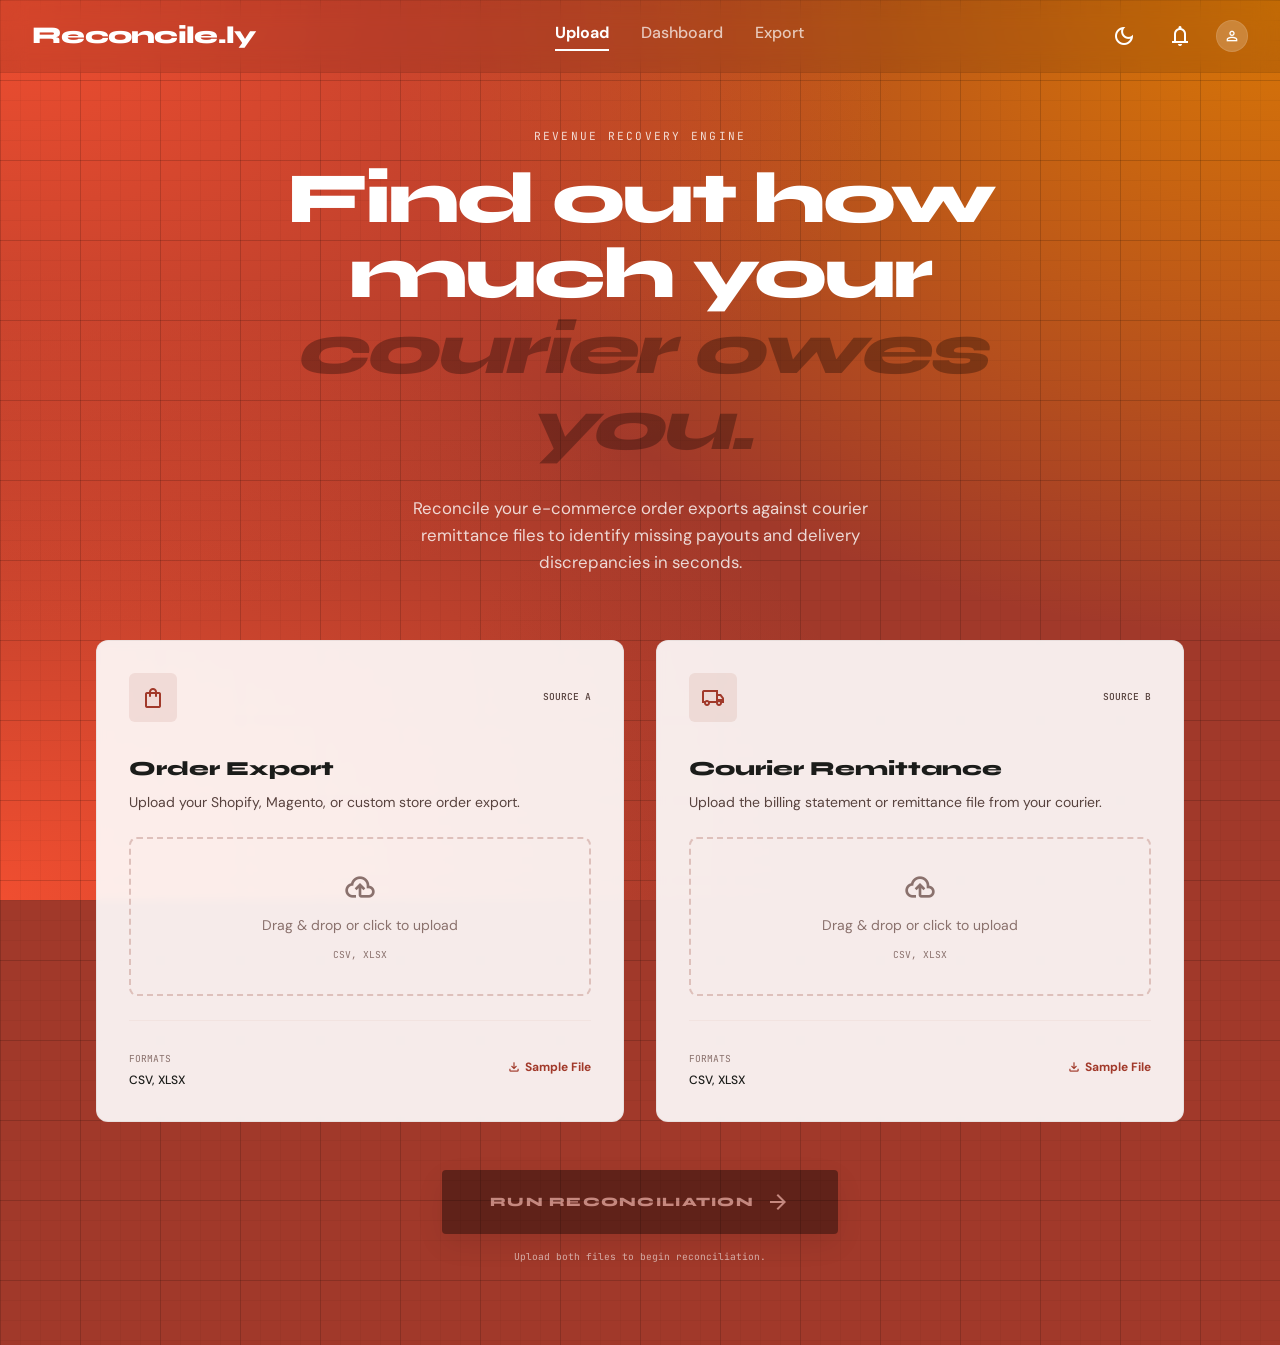
==== index.html @ 57bbd842 "feat: implement core reconciliation dashboard features including data table management, export funct" ====
<!DOCTYPE html>
<html lang="en">
<head>
  <meta charset="utf-8"/>
  <meta content="width=device-width, initial-scale=1.0" name="viewport"/>
  <title>Reconcile.ly — Revenue Recovery</title>
  <meta name="description" content="Reconcile your e-commerce order exports against courier remittance files to identify missing payouts and delivery discrepancies."/>
  <link href="https://fonts.googleapis.com/css2?family=Syne:wght@700;800&family=DM+Sans:ital,wght@0,400;0,500;0,700;1,400&family=JetBrains+Mono:wght@400;500&family=Epilogue:wght@700&family=Plus+Jakarta+Sans:wght@400;500;600&family=Space+Grotesk:wght@400;500&display=swap" rel="stylesheet"/>
  <link href="https://fonts.googleapis.com/css2?family=Material+Symbols+Outlined:wght,FILL@100..700,0..1&display=swap" rel="stylesheet"/>
  <link href="css/styles.css" rel="stylesheet"/>
  <script src="https://cdn.sheetjs.com/xlsx-0.20.0/package/dist/xlsx.full.min.js"></script>
</head>
<body class="terracotta-bg dm-sans" style="color:#fff; min-height:100vh;">
<div class="blueprint-grid" style="min-height:100vh;">

  <!-- Header -->
  <header class="upload-header">
    <div class="syne-bold" style="font-size:1.5rem; letter-spacing:-0.03em; color:#fff;">Reconcile.ly</div>
    <nav style="display:flex; gap:2rem;">
      <a href="index.html" style="color:#fff; font-weight:700; border-bottom:2px solid #fff; padding-bottom:0.25rem;">Upload</a>
      <a href="dashboard.html" style="color:rgba(255,255,255,0.7); font-weight:500; transition:color 0.2s;" onmouseenter="this.style.color='#fff'" onmouseleave="this.style.color='rgba(255,255,255,0.7)'">Dashboard</a>
      <a href="export.html" style="color:rgba(255,255,255,0.7); font-weight:500; transition:color 0.2s;" onmouseenter="this.style.color='#fff'" onmouseleave="this.style.color='rgba(255,255,255,0.7)'">Export</a>
    </nav>
    <div style="display:flex; align-items:center; gap:1rem;">
      <button style="padding:0.5rem; border-radius:50%; color:#fff; transition:background 0.2s;" onmouseenter="this.style.background='rgba(255,255,255,0.1)'" onmouseleave="this.style.background='transparent'">
        <span class="material-symbols-outlined">dark_mode</span>
      </button>
      <button style="padding:0.5rem; border-radius:50%; color:#fff; transition:background 0.2s;" onmouseenter="this.style.background='rgba(255,255,255,0.1)'" onmouseleave="this.style.background='transparent'">
        <span class="material-symbols-outlined">notifications</span>
      </button>
      <div style="width:2rem; height:2rem; border-radius:50%; background:rgba(255,255,255,0.2); border:1px solid rgba(255,255,255,0.1); display:flex; align-items:center; justify-content:center;">
        <span class="material-symbols-outlined" style="font-size:16px;">person</span>
      </div>
    </div>
  </header>

  <!-- Main -->
  <main class="upload-main">
    <!-- Hero -->
    <section style="max-width:56rem; width:100%; text-align:center; margin-bottom:4rem;">
      <div class="jb-mono" style="font-size:0.7rem; text-transform:uppercase; letter-spacing:0.2em; color:rgba(255,255,255,0.8); margin-bottom:1rem;">Revenue Recovery Engine</div>
      <h1 class="syne-bold" style="font-size:clamp(2.5rem,6vw,4.5rem); letter-spacing:-0.04em; line-height:1.05; margin-bottom:2rem;">
        Find out how much your <span style="color:rgba(0,0,0,0.3); font-style:italic;">courier owes you.</span>
      </h1>
      <p style="color:rgba(255,255,255,0.8); max-width:32rem; margin:0 auto; font-size:1.05rem; line-height:1.6;">
        Reconcile your e-commerce order exports against courier remittance files to identify missing payouts and delivery discrepancies in seconds.
      </p>
    </section>

    <!-- Drop Zones -->
    <div style="max-width:68rem; width:100%; display:grid; grid-template-columns:1fr 1fr; gap:2rem; margin-bottom:3rem;">

      <!-- Zone 1: Order Export -->
      <div id="dropzone-order" class="drop-zone" style="color:#1b1c1a;">
        <input type="file" id="file-input-order" accept=".csv,.xlsx,.xls" style="display:none"/>
        <div style="display:flex; justify-content:space-between; align-items:center; margin-bottom:2rem;">
          <div style="padding:0.75rem; background:rgba(161,57,42,0.1); border-radius:0.375rem;">
            <span class="material-symbols-outlined" style="color:#a1392a;">shopping_bag</span>
          </div>
          <span class="jb-mono" style="font-size:0.6rem; color:#57423e; font-weight:500;">SOURCE A</span>
        </div>
        <h3 class="syne-bold" style="font-size:1.25rem; margin-bottom:0.5rem;">Order Export</h3>
        <p style="font-size:0.875rem; color:#57423e; margin-bottom:1.5rem;">Upload your Shopify, Magento, or custom store order export.</p>

        <!-- Empty state (drag area) -->
        <div id="empty-state-order" class="drop-area">
          <span class="material-symbols-outlined" style="font-size:2rem; color:#8a716d;">cloud_upload</span>
          <span style="font-size:0.875rem; color:#8a716d;">Drag & drop or click to upload</span>
          <span class="jb-mono" style="font-size:0.6rem; color:#8a716d;">CSV, XLSX</span>
        </div>

        <!-- Uploaded state -->
        <div id="uploaded-state-order" class="uploaded-state">
          <div style="width:2.5rem; height:2.5rem; border-radius:50%; background:#006c4e; display:flex; align-items:center; justify-content:center; flex-shrink:0;">
            <span class="material-symbols-outlined" style="color:#fff; font-size:1rem; font-variation-settings:'FILL' 1;">check</span>
          </div>
          <div style="flex:1; overflow:hidden;">
            <p id="filename-order" class="jb-mono" style="font-size:0.75rem; font-weight:700; color:#006c4e; white-space:nowrap; overflow:hidden; text-overflow:ellipsis;">—</p>
            <p id="rowcount-order" class="jb-mono" style="font-size:0.6rem; color:rgba(0,113,81,0.6); margin-top:0.25rem;">—</p>
          </div>
          <button id="clear-order" style="color:rgba(0,108,78,0.4); transition:color 0.2s;" onmouseenter="this.style.color='#006c4e'" onmouseleave="this.style.color='rgba(0,108,78,0.4)'">
            <span class="material-symbols-outlined" style="font-size:1.125rem;">close</span>
          </button>
        </div>

        <div style="margin-top:1.5rem; display:flex; justify-content:space-between; align-items:center; padding-top:1.5rem; border-top:1px solid rgba(222,192,187,0.2);">
          <div>
            <span class="jb-mono" style="font-size:0.6rem; text-transform:uppercase; color:#8a716d;">Formats</span>
            <span style="display:block; font-size:0.75rem; font-weight:500; margin-top:0.125rem;">CSV, XLSX</span>
          </div>
          <a id="sample-order" href="#" style="font-size:0.75rem; color:#a1392a; font-weight:700; display:flex; align-items:center; gap:0.25rem; transition:opacity 0.2s;" onmouseenter="this.style.opacity='0.7'" onmouseleave="this.style.opacity='1'">
            <span class="material-symbols-outlined" style="font-size:0.875rem;">download</span>
            Sample File
          </a>
        </div>
      </div>

      <!-- Zone 2: Courier Remittance -->
      <div id="dropzone-remit" class="drop-zone" style="color:#1b1c1a;">
        <input type="file" id="file-input-remit" accept=".csv,.xlsx,.xls" style="display:none"/>
        <div style="display:flex; justify-content:space-between; align-items:center; margin-bottom:2rem;">
          <div style="padding:0.75rem; background:rgba(161,57,42,0.1); border-radius:0.375rem;">
            <span class="material-symbols-outlined" style="color:#a1392a;">local_shipping</span>
          </div>
          <span class="jb-mono" style="font-size:0.6rem; color:#57423e; font-weight:500;">SOURCE B</span>
        </div>
        <h3 class="syne-bold" style="font-size:1.25rem; margin-bottom:0.5rem;">Courier Remittance</h3>
        <p style="font-size:0.875rem; color:#57423e; margin-bottom:1.5rem;">Upload the billing statement or remittance file from your courier.</p>

        <!-- Empty state -->
        <div id="empty-state-remit" class="drop-area">
          <span class="material-symbols-outlined" style="font-size:2rem; color:#8a716d;">cloud_upload</span>
          <span style="font-size:0.875rem; color:#8a716d;">Drag & drop or click to upload</span>
          <span class="jb-mono" style="font-size:0.6rem; color:#8a716d;">CSV, XLSX</span>
        </div>

        <!-- Uploaded state -->
        <div id="uploaded-state-remit" class="uploaded-state">
          <div style="width:2.5rem; height:2.5rem; border-radius:50%; background:#006c4e; display:flex; align-items:center; justify-content:center; flex-shrink:0;">
            <span class="material-symbols-outlined" style="color:#fff; font-size:1rem; font-variation-settings:'FILL' 1;">check</span>
          </div>
          <div style="flex:1; overflow:hidden;">
            <p id="filename-remit" class="jb-mono" style="font-size:0.75rem; font-weight:700; color:#006c4e; white-space:nowrap; overflow:hidden; text-overflow:ellipsis;">—</p>
            <p id="rowcount-remit" class="jb-mono" style="font-size:0.6rem; color:rgba(0,113,81,0.6); margin-top:0.25rem;">—</p>
          </div>
          <button id="clear-remit" style="color:rgba(0,108,78,0.4); transition:color 0.2s;" onmouseenter="this.style.color='#006c4e'" onmouseleave="this.style.color='rgba(0,108,78,0.4)'">
            <span class="material-symbols-outlined" style="font-size:1.125rem;">close</span>
          </button>
        </div>

        <div style="margin-top:1.5rem; display:flex; justify-content:space-between; align-items:center; padding-top:1.5rem; border-top:1px solid rgba(222,192,187,0.2);">
          <div>
            <span class="jb-mono" style="font-size:0.6rem; text-transform:uppercase; color:#8a716d;">Formats</span>
            <span style="display:block; font-size:0.75rem; font-weight:500; margin-top:0.125rem;">CSV, XLSX</span>
          </div>
          <a id="sample-remit" href="#" style="font-size:0.75rem; color:#a1392a; font-weight:700; display:flex; align-items:center; gap:0.25rem; transition:opacity 0.2s;" onmouseenter="this.style.opacity='0.7'" onmouseleave="this.style.opacity='1'">
            <span class="material-symbols-outlined" style="font-size:0.875rem;">download</span>
            Sample File
          </a>
        </div>
      </div>
    </div>

    <!-- CTA -->
    <div style="display:flex; flex-direction:column; align-items:center; gap:1rem;">
      <button id="btn-run-reconciliation" class="btn-run" disabled style="opacity:0.4;">
        <span class="syne-bold" style="font-size:0.8rem; letter-spacing:0.1em; text-transform:uppercase; display:flex; align-items:center; gap:0.75rem;">
          Run reconciliation
          <span class="material-symbols-outlined">arrow_forward</span>
        </span>
      </button>
      <p id="status-text" class="jb-mono" style="font-size:0.6rem; color:rgba(255,255,255,0.6);">Upload both files to begin reconciliation.</p>
    </div>
  </main>

  <!-- Side decoration -->
  <div style="display:none;" class="lg-show">
    <div style="position:fixed; left:2rem; bottom:2rem; display:flex; align-items:center; gap:1rem; transform:rotate(-90deg); transform-origin:left; pointer-events:none;">
      <span class="jb-mono" style="font-size:0.6rem; color:rgba(255,255,255,0.4); text-transform:uppercase; letter-spacing:0.15em;">Archive Ref: REC-2024-10</span>
      <div style="height:1px; width:6rem; background:rgba(255,255,255,0.2);"></div>
    </div>
  </div>
</div>

<script src="js/app.js"></script>
<script src="js/reconcile.js"></script>
<script src="js/upload.js"></script>
</body>
</html>
---- css/styles.css ----
/* ============================================================
   Reconcile.ly — Unified Design System
   Extracted from Stitch "Financial Architect" / "Suede Ledger"
   ============================================================ */

/* ---------- CSS Custom Properties ---------- */
:root {
  --primary: #a1392a;
  --primary-container: #c15140;
  --on-primary: #ffffff;
  --secondary: #006c4e;
  --secondary-container: #82f5c6;
  --on-secondary: #ffffff;
  --tertiary: #815100;
  --tertiary-container: #a36700;
  --error: #ba1a1a;
  --error-container: #ffdad6;
  --surface: #fbf9f5;
  --surface-container-lowest: #ffffff;
  --surface-container-low: #f5f3ef;
  --surface-container: #efeeea;
  --surface-container-high: #eae8e4;
  --surface-container-highest: #e4e2de;
  --on-surface: #1b1c1a;
  --on-surface-variant: #57423e;
  --outline: #8a716d;
  --outline-variant: #dec0bb;
  --inverse-surface: #30312e;
  --primary-fixed: #ffdad4;

  --font-headline: 'Syne', 'Epilogue', sans-serif;
  --font-body: 'DM Sans', 'Plus Jakarta Sans', sans-serif;
  --font-label: 'JetBrains Mono', 'Space Grotesk', monospace;

  --radius-sm: 0.125rem;
  --radius-md: 0.25rem;
  --radius-lg: 0.5rem;
  --radius-xl: 0.75rem;
}

/* ---------- Reset & Base ---------- */
*, *::before, *::after { box-sizing: border-box; margin: 0; padding: 0; }

html { scroll-behavior: smooth; }

body {
  font-family: var(--font-body);
  color: var(--on-surface);
  background: var(--surface);
  line-height: 1.5;
  -webkit-font-smoothing: antialiased;
}

a { text-decoration: none; color: inherit; }
button { cursor: pointer; border: none; background: none; font-family: inherit; }
input, select, textarea { font-family: var(--font-body); }
img { display: block; max-width: 100%; }
::selection { background: var(--primary-fixed); color: var(--primary); }

.material-symbols-outlined {
  font-variation-settings: 'FILL' 0, 'wght' 400, 'GRAD' 0, 'opsz' 24;
  display: inline-block;
  vertical-align: middle;
}

/* ---------- Grid Textures ---------- */
.bg-grid-lines {
  background-size: 40px 40px;
  background-image:
    linear-gradient(to right, rgba(222,192,187,0.15) 1px, transparent 1px),
    linear-gradient(to bottom, rgba(222,192,187,0.15) 1px, transparent 1px);
}

.bg-grid-dots {
  background-image: radial-gradient(circle, rgba(222,192,187,0.25) 1px, transparent 1px);
  background-size: 24px 24px;
}

.blueprint-grid {
  background-image:
    linear-gradient(to right, rgba(0,0,0,0.12) 1px, transparent 1px),
    linear-gradient(to bottom, rgba(0,0,0,0.12) 1px, transparent 1px),
    linear-gradient(to right, rgba(0,0,0,0.04) 1px, transparent 1px),
    linear-gradient(to bottom, rgba(0,0,0,0.04) 1px, transparent 1px);
  background-size: 80px 80px, 80px 80px, 20px 20px, 20px 20px;
}

/* ---------- Terracotta Background ---------- */
.terracotta-bg {
  background-color: #a1392a;
  background-image:
    radial-gradient(at 0% 0%, #f04e30 0px, transparent 50%),
    radial-gradient(at 100% 0%, #d97706 0px, transparent 50%),
    radial-gradient(at 100% 100%, #a1392a 0px, transparent 50%),
    radial-gradient(at 0% 100%, #f04e30 0px, transparent 50%);
  background-attachment: fixed;
}

/* ---------- Utilities ---------- */
.ambient-depth {
  box-shadow: 0px 4px 20px rgba(87,66,62,0.04), 0px 10px 40px rgba(87,66,62,0.06);
}

.glass-card {
  background: rgba(255,255,255,0.8);
  backdrop-filter: blur(12px);
}

.primary-gradient {
  background: linear-gradient(135deg, #a1392a 0%, #c15140 100%);
}

.syne { font-family: var(--font-headline); }
.syne-bold { font-family: var(--font-headline); font-weight: 800; }
.jb-mono { font-family: var(--font-label); }
.dm-sans { font-family: var(--font-body); }

/* ---------- Upload Page ---------- */
.upload-header {
  position: fixed;
  top: 0;
  width: 100%;
  z-index: 50;
  display: flex;
  justify-content: space-between;
  align-items: center;
  padding: 1rem 2rem;
  background: rgba(0,0,0,0.1);
  backdrop-filter: blur(12px);
  border-bottom: 1px solid rgba(0,0,0,0.05);
}

.upload-main {
  position: relative;
  padding-top: 8rem;
  padding-bottom: 5rem;
  padding-left: 1.5rem;
  padding-right: 1.5rem;
  min-height: 100vh;
  display: flex;
  flex-direction: column;
  align-items: center;
  justify-content: center;
}

.drop-zone {
  background: rgba(255,255,255,0.9);
  backdrop-filter: blur(4px);
  padding: 2rem;
  border-radius: var(--radius-xl);
  display: flex;
  flex-direction: column;
  height: 100%;
  border: 1px solid rgba(0,0,0,0.05);
  transition: all 0.3s;
}
.drop-zone:hover { border-color: rgba(0,0,0,0.1); }
.drop-zone.drag-over {
  border-color: var(--primary);
  background: rgba(255,255,255,0.95);
  box-shadow: 0 0 0 3px rgba(161,57,42,0.15);
}

.drop-area {
  cursor: pointer;
  border: 2px dashed var(--outline-variant);
  border-radius: var(--radius-lg);
  padding: 2rem;
  text-align: center;
  transition: all 0.2s;
  flex: 1;
  display: flex;
  flex-direction: column;
  align-items: center;
  justify-content: center;
  gap: 0.75rem;
}
.drop-area:hover { border-color: var(--primary); background: rgba(161,57,42,0.03); }

.uploaded-state {
  display: none;
  background: rgba(0,108,78,0.1);
  border: 1px solid rgba(0,108,78,0.2);
  padding: 1.5rem;
  border-radius: var(--radius-lg);
  align-items: flex-start;
  gap: 1rem;
  margin-top: auto;
}

.btn-run {
  position: relative;
  padding: 1.25rem 3rem;
  background: #000;
  color: #fff;
  border-radius: var(--radius-md);
  overflow: hidden;
  transition: all 0.15s;
  box-shadow: 0 10px 30px rgba(0,0,0,0.2);
}
.btn-run:active { transform: scale(0.95); }
.btn-run:disabled { opacity: 0.4; pointer-events: none; }

/* ---------- Dashboard Layout ---------- */
.dashboard-layout {
  display: flex;
  min-height: 100vh;
}

.sidebar {
  display: flex;
  flex-direction: column;
  width: 16rem;
  padding: 2rem 1.5rem;
  gap: 2rem;
  position: sticky;
  top: 0;
  height: 100vh;
  background: var(--surface);
  flex-shrink: 0;
}

.sidebar-brand {
  font-family: var(--font-headline);
  font-size: 1.5rem;
  font-weight: 800;
  letter-spacing: -0.03em;
  color: var(--primary);
}
.sidebar-subtitle {
  font-family: var(--font-label);
  font-size: 0.6rem;
  text-transform: uppercase;
  letter-spacing: 0.15em;
  color: var(--on-surface-variant);
}

.sidebar-nav { flex: 1; display: flex; flex-direction: column; gap: 0.25rem; }

.nav-item {
  display: flex;
  align-items: center;
  gap: 0.75rem;
  padding: 0.75rem 1rem;
  border-radius: var(--radius-md);
  font-family: var(--font-label);
  font-size: 0.8rem;
  transition: all 0.2s;
  cursor: pointer;
}
.nav-inactive {
  color: #78716c;
}
.nav-inactive:hover {
  color: var(--primary);
  background: #f2efe9;
}
.nav-active {
  color: var(--primary);
  font-weight: 700;
  background: var(--surface);
  box-shadow: inset 0 4px 20px rgba(87,66,62,0.04);
}

.main-content {
  flex: 1;
  display: flex;
  flex-direction: column;
  min-width: 0;
}

.top-bar {
  position: sticky;
  top: 0;
  z-index: 40;
  display: flex;
  justify-content: space-between;
  align-items: center;
  padding: 1rem 2rem;
  background: rgba(251,249,245,0.8);
  backdrop-filter: blur(16px);
}

.search-input {
  background: var(--surface-container-low);
  border: none;
  border-radius: 999px;
  padding: 0.5rem 1rem 0.5rem 2.5rem;
  font-size: 0.875rem;
  width: 16rem;
  outline: none;
  transition: box-shadow 0.2s;
}
.search-input:focus { box-shadow: 0 0 0 2px var(--primary); }

.content-area { padding: 2rem; }

/* ---------- Metric Cards ---------- */
.metrics-grid {
  display: grid;
  grid-template-columns: repeat(3, 1fr);
  gap: 1.5rem;
  margin-bottom: 2rem;
}

.metric-card {
  background: var(--surface-container-lowest);
  padding: 2rem;
  border-radius: var(--radius-xl);
  box-shadow: 0px 4px 20px rgba(87,66,62,0.04), 0px 10px 40px rgba(87,66,62,0.06);
  position: relative;
  overflow: hidden;
}
.metric-card .border-accent {
  position: absolute;
  left: 0;
  top: 0;
  bottom: 0;
  width: 4px;
}

.metric-label {
  font-family: var(--font-label);
  font-size: 0.6rem;
  text-transform: uppercase;
  letter-spacing: 0.15em;
}

.metric-value {
  font-family: var(--font-headline);
  font-size: 2.25rem;
  font-weight: 800;
  letter-spacing: -0.03em;
}

.metric-note {
  font-family: var(--font-label);
  font-size: 0.7rem;
  font-weight: 500;
}

/* ---------- Data Table ---------- */
.table-container {
  background: var(--surface-container-lowest);
  border-radius: var(--radius-xl);
  box-shadow: 0px 4px 20px rgba(87,66,62,0.04), 0px 10px 40px rgba(87,66,62,0.06);
  overflow: hidden;
}

.table-header {
  padding: 1.5rem 2rem;
  border-bottom: 1px solid rgba(222,192,187,0.1);
  display: flex;
  justify-content: space-between;
  align-items: center;
}

.filter-tabs {
  display: flex;
  gap: 0.25rem;
}

.filter-tab {
  font-family: var(--font-label);
  font-size: 0.65rem;
  text-transform: uppercase;
  letter-spacing: 0.06em;
  padding: 0.5rem 1rem;
  border-radius: var(--radius-lg);
  transition: all 0.2s;
  color: var(--on-surface-variant);
  background: var(--surface-container-low);
}
.filter-active {
  background: var(--primary) !important;
  color: var(--on-primary) !important;
}
.filter-inactive:hover { background: var(--surface-container-high); }

.data-table {
  width: 100%;
  text-align: left;
  border-collapse: collapse;
}

.data-table thead tr {
  background: rgba(245,243,239,0.5);
}

.data-table th {
  padding: 1rem 1.5rem;
  font-family: var(--font-label);
  font-size: 0.6rem;
  text-transform: uppercase;
  letter-spacing: 0.12em;
  color: var(--on-surface-variant);
  font-weight: 400;
  white-space: nowrap;
}

.data-table .table-row {
  transition: background 0.15s;
}
.data-table .table-row:hover { background: rgba(245,243,239,0.4); }

.td-awb {
  padding: 1.25rem 1.5rem;
  font-family: var(--font-label);
  font-size: 0.8rem;
  font-weight: 600;
  color: var(--primary);
}

.td-date {
  padding: 1.25rem 1.5rem;
  font-size: 0.875rem;
  color: var(--on-surface-variant);
}

.td-city {
  padding: 1.25rem 1.5rem;
  font-size: 0.875rem;
}

.td-amount {
  padding: 1.25rem 1.5rem;
  font-family: var(--font-label);
  font-size: 0.8rem;
  text-align: right;
}

.td-status {
  padding: 1.25rem 1.5rem;
  text-align: center;
}

.status-pill {
  display: inline-block;
  padding: 0.25rem 0.625rem;
  border-radius: 999px;
  font-family: var(--font-label);
  font-size: 0.6rem;
  text-transform: uppercase;
  font-weight: 700;
  letter-spacing: -0.02em;
}

.table-footer {
  padding: 1rem 2rem;
  background: rgba(245,243,239,0.2);
  display: flex;
  justify-content: space-between;
  align-items: center;
  border-top: 1px solid rgba(222,192,187,0.05);
}

.table-footer-info {
  font-family: var(--font-label);
  font-size: 0.7rem;
  color: var(--on-surface-variant);
  font-style: italic;
}

.pg-btn {
  width: 2rem;
  height: 2rem;
  border-radius: var(--radius-md);
  display: flex;
  align-items: center;
  justify-content: center;
  font-family: var(--font-label);
  font-size: 0.7rem;
  transition: all 0.15s;
  color: var(--on-surface-variant);
}
.pg-btn:hover:not(:disabled) { background: var(--surface-container-low); }
.pg-btn:disabled { opacity: 0.3; cursor: default; }
.pg-active {
  background: var(--primary) !important;
  color: var(--on-primary) !important;
}

#pagination-buttons { display: flex; gap: 0.25rem; }

/* ---------- Detail Panel ---------- */
#detail-backdrop {
  display: none;
  position: fixed;
  inset: 0;
  background: rgba(27,28,26,0.05);
  backdrop-filter: blur(4px);
  z-index: 100;
  opacity: 0;
  transition: opacity 0.3s;
  cursor: pointer;
}
#detail-backdrop.visible { opacity: 1; }

#detail-panel {
  display: none;
  position: fixed;
  right: 0;
  top: 0;
  height: 100vh;
  width: 100%;
  max-width: 42rem;
  background: var(--surface-container-lowest);
  box-shadow: -10px 0 40px rgba(87,66,62,0.1);
  z-index: 110;
  flex-direction: column;
  transform: translateX(100%);
  transition: transform 0.3s cubic-bezier(0.4, 0, 0.2, 1);
}
#detail-panel.visible { transform: translateX(0); }

.panel-header {
  padding: 2rem 2.5rem;
  display: flex;
  justify-content: space-between;
  align-items: center;
  border-bottom: 1px solid rgba(222,192,187,0.2);
}

.panel-content {
  flex: 1;
  overflow-y: auto;
  padding: 2.5rem;
}

.panel-comparison {
  display: grid;
  grid-template-columns: 1fr 1fr;
  gap: 3rem;
  position: relative;
}
.panel-comparison::before {
  content: '';
  position: absolute;
  left: 50%;
  top: 0;
  bottom: 0;
  width: 1px;
  background: rgba(222,192,187,0.1);
  transform: translateX(-50%);
}

.panel-footer {
  padding: 2rem 2.5rem;
  background: var(--surface-container-low);
  border-top: 1px solid rgba(222,192,187,0.1);
  display: flex;
  justify-content: flex-end;
  gap: 1.5rem;
}

.delta-card {
  padding: 2rem;
  background: rgba(255,218,214,0.3);
  border-left: 4px solid var(--primary);
  border-radius: 0 var(--radius-xl) var(--radius-xl) 0;
}

.field-label {
  font-family: var(--font-label);
  font-size: 0.6rem;
  text-transform: uppercase;
  letter-spacing: 0.15em;
  color: rgba(87,66,62,0.5);
  margin-bottom: 0.25rem;
}

.field-value {
  font-family: var(--font-label);
  font-size: 1rem;
  font-weight: 700;
}

/* ---------- Buttons ---------- */
.btn-primary {
  padding: 0.75rem 1.5rem;
  background: linear-gradient(135deg, var(--primary), var(--primary-container));
  color: var(--on-primary);
  border-radius: var(--radius-lg);
  font-family: var(--font-headline);
  font-weight: 700;
  font-size: 0.7rem;
  text-transform: uppercase;
  letter-spacing: 0.1em;
  transition: all 0.15s;
}
.btn-primary:active { transform: scale(0.95); }

.btn-primary-sm {
  padding: 0.625rem 1.25rem;
  background: linear-gradient(135deg, var(--primary), var(--primary-container));
  color: var(--on-primary);
  border-radius: var(--radius-lg);
  font-family: var(--font-headline);
  font-weight: 700;
  font-size: 0.65rem;
  text-transform: uppercase;
  letter-spacing: 0.1em;
  transition: all 0.15s;
  box-shadow: 0 6px 20px rgba(161,57,42,0.2);
  cursor: pointer;
  border: none;
}
.btn-primary-sm:hover { transform: scale(1.02); }
.btn-primary-sm:active { transform: scale(0.95); }

.btn-secondary {
  padding: 0.5rem 1rem;
  background: var(--surface-container-low);
  color: var(--primary);
  border-radius: var(--radius-lg);
  font-family: var(--font-label);
  font-size: 0.65rem;
  text-transform: uppercase;
  letter-spacing: 0.06em;
  font-weight: 700;
  transition: all 0.15s;
}
.btn-secondary:hover { background: var(--surface-container-highest); }

.btn-ghost {
  font-family: var(--font-label);
  font-size: 0.65rem;
  text-transform: uppercase;
  letter-spacing: 0.15em;
  color: var(--on-surface-variant);
  font-weight: 500;
  transition: color 0.15s;
}
.btn-ghost:hover { color: var(--primary); }

/* ---------- Export Page ---------- */
.export-main {
  position: relative;
  padding-top: 8rem;
  padding-bottom: 5rem;
  min-height: 100vh;
  display: flex;
  flex-direction: column;
  align-items: center;
  justify-content: center;
  overflow: hidden;
}

.export-badge {
  display: inline-flex;
  align-items: center;
  gap: 0.5rem;
  padding: 0.375rem 1rem;
  border-radius: 999px;
  background: rgba(133,248,201,0.2);
  color: var(--secondary);
  font-family: var(--font-label);
  font-size: 0.65rem;
  text-transform: uppercase;
  letter-spacing: 0.12em;
  margin-bottom: 1.5rem;
}

.export-headline {
  font-family: var(--font-headline);
  font-size: clamp(3rem, 8vw, 5.5rem);
  font-weight: 800;
  letter-spacing: -0.04em;
  line-height: 0.9;
  margin-bottom: 3rem;
  text-align: center;
}

.export-stats {
  display: grid;
  grid-template-columns: repeat(3, 1fr);
  gap: 2rem;
  margin-bottom: 4rem;
  width: 100%;
  max-width: 48rem;
  text-align: left;
}

.export-stat {
  border-left: 2px solid rgba(222,192,187,0.3);
  padding-left: 1.5rem;
  padding-top: 1rem;
  padding-bottom: 1rem;
  transition: border-color 0.3s;
}
.export-stat:hover { border-color: var(--primary); }

.export-stat-label {
  font-size: 0.8rem;
  color: var(--on-surface-variant);
  text-transform: uppercase;
  letter-spacing: 0.06em;
  margin-bottom: 0.25rem;
}

.export-stat-value {
  font-family: var(--font-headline);
  font-size: 2.75rem;
  font-weight: 700;
}

.export-stat-tag {
  font-family: var(--font-label);
  font-size: 0.6rem;
  text-transform: uppercase;
}

.btn-download {
  width: 100%;
  max-width: 28rem;
  padding: 1.25rem 2rem;
  background: linear-gradient(135deg, var(--primary), var(--primary-container));
  color: var(--on-primary);
  font-family: var(--font-headline);
  font-size: 0.8rem;
  font-weight: 700;
  text-transform: uppercase;
  letter-spacing: 0.1em;
  border-radius: var(--radius-md);
  box-shadow: 0 12px 32px rgba(161,57,42,0.2);
  display: flex;
  align-items: center;
  justify-content: center;
  gap: 0.75rem;
  transition: all 0.2s;
}
.btn-download:hover { transform: scale(1.02); }
.btn-download:active { transform: scale(0.95); }

.link-new {
  color: var(--on-surface-variant);
  font-size: 0.875rem;
  font-weight: 500;
  display: flex;
  align-items: center;
  gap: 0.5rem;
  margin-top: 2rem;
  transition: color 0.2s;
}
.link-new:hover { color: var(--primary); }

/* ---------- Empty State ---------- */
.empty-dashboard {
  display: none;
  flex-direction: column;
  align-items: center;
  justify-content: center;
  padding: 6rem 2rem;
  text-align: center;
  gap: 1rem;
}

/* ---------- Responsive ---------- */
@media (max-width: 768px) {
  .metrics-grid { grid-template-columns: 1fr; }
  .sidebar { display: none; }
  .panel-comparison { grid-template-columns: 1fr; }
  #detail-panel { max-width: 100%; }
  .export-stats { grid-template-columns: 1fr; }
  .data-table { font-size: 0.75rem; }
  .data-table th, .td-awb, .td-date, .td-city, .td-amount, .td-status { padding: 0.75rem 0.75rem; }
}

/* ---------- Divider line between table rows ---------- */
.data-table tbody tr + tr { border-top: 1px solid rgba(222,192,187,0.1); }
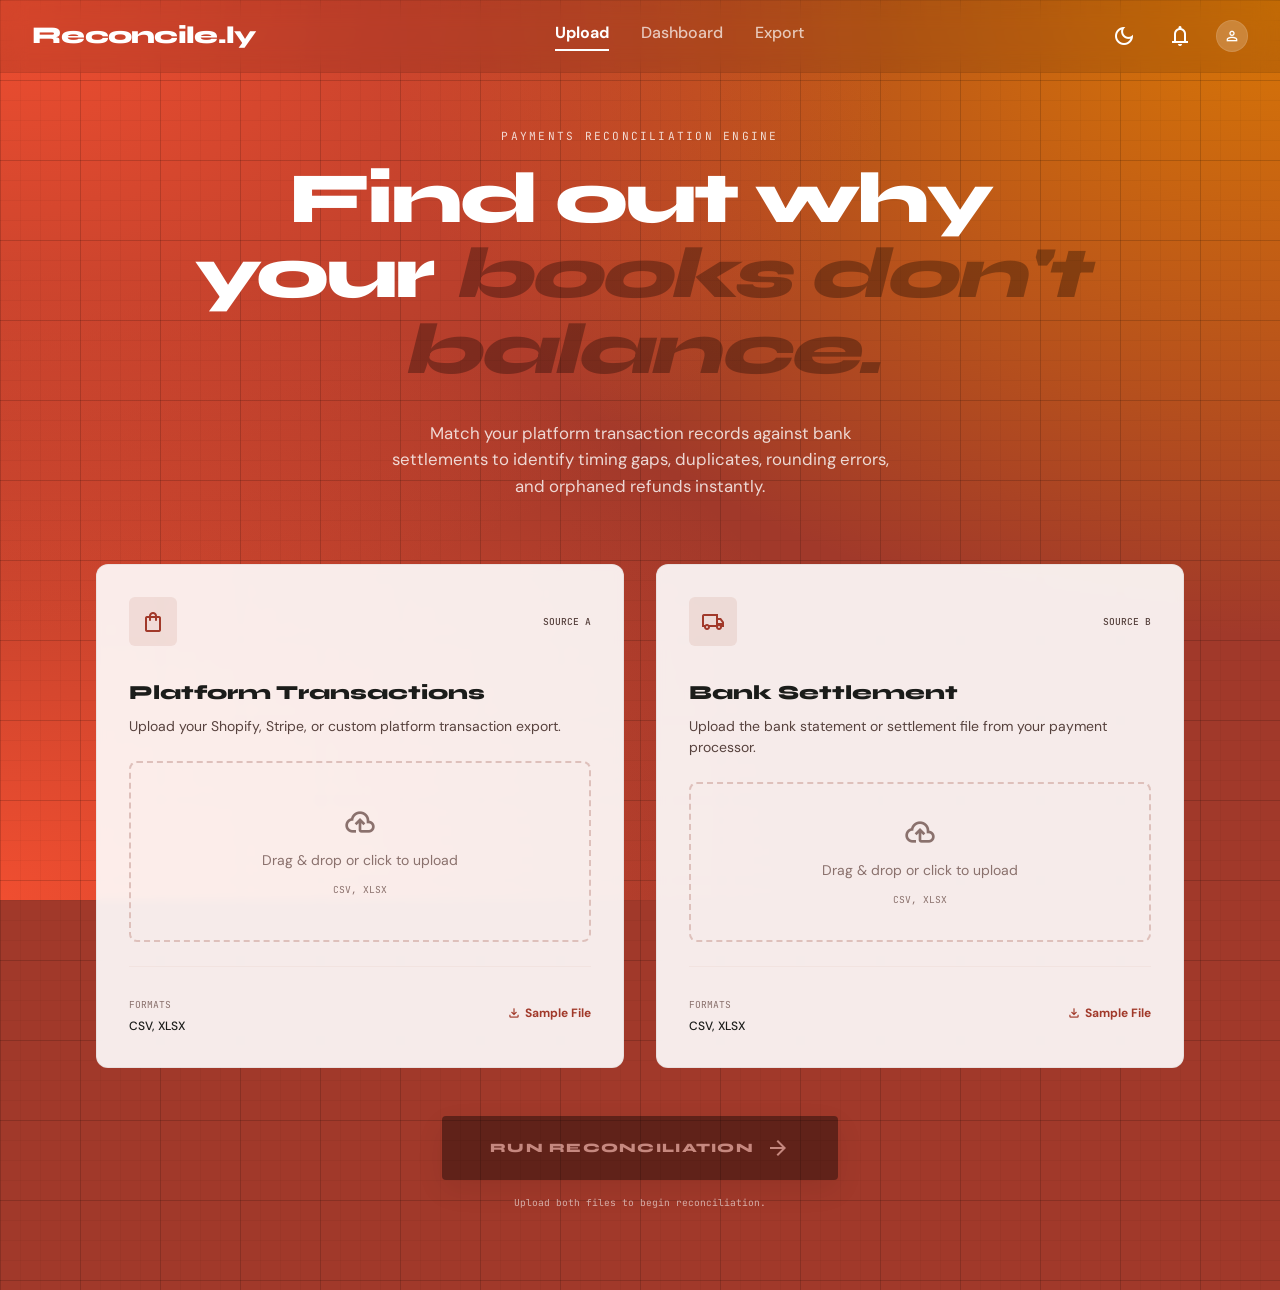
==== commit 679969b5: "feat: implement core application modules and rename export statistics labels" ====
--- a/index.html
+++ b/index.html
@@ -4,11 +4,13 @@
   <meta charset="utf-8"/>
   <meta content="width=device-width, initial-scale=1.0" name="viewport"/>
   <title>Reconcile.ly — Revenue Recovery</title>
-  <meta name="description" content="Reconcile your e-commerce order exports against courier remittance files to identify missing payouts and delivery discrepancies."/>
+  <meta name="description" content="Reconcile your platform transactions against bank settlement files to identify timing gaps, duplicates, and rounding discrepancies."/>
   <link href="https://fonts.googleapis.com/css2?family=Syne:wght@700;800&family=DM+Sans:ital,wght@0,400;0,500;0,700;1,400&family=JetBrains+Mono:wght@400;500&family=Epilogue:wght@700&family=Plus+Jakarta+Sans:wght@400;500;600&family=Space+Grotesk:wght@400;500&display=swap" rel="stylesheet"/>
   <link href="https://fonts.googleapis.com/css2?family=Material+Symbols+Outlined:wght,FILL@100..700,0..1&display=swap" rel="stylesheet"/>
   <link href="css/styles.css" rel="stylesheet"/>
+  <link href="https://cdn.sheetjs.com/xlsx-0.20.0/package/dist/xlsx.full.min.js" rel="preload" as="script"/>
   <script src="https://cdn.sheetjs.com/xlsx-0.20.0/package/dist/xlsx.full.min.js"></script>
+  <link rel="icon" type="image/png" href="screen.png">
 </head>
 <body class="terracotta-bg dm-sans" style="color:#fff; min-height:100vh;">
 <div class="blueprint-grid" style="min-height:100vh;">
@@ -38,19 +40,19 @@
   <main class="upload-main">
     <!-- Hero -->
     <section style="max-width:56rem; width:100%; text-align:center; margin-bottom:4rem;">
-      <div class="jb-mono" style="font-size:0.7rem; text-transform:uppercase; letter-spacing:0.2em; color:rgba(255,255,255,0.8); margin-bottom:1rem;">Revenue Recovery Engine</div>
+      <div class="jb-mono" style="font-size:0.7rem; text-transform:uppercase; letter-spacing:0.2em; color:rgba(255,255,255,0.8); margin-bottom:1rem;">Payments Reconciliation Engine</div>
       <h1 class="syne-bold" style="font-size:clamp(2.5rem,6vw,4.5rem); letter-spacing:-0.04em; line-height:1.05; margin-bottom:2rem;">
-        Find out how much your <span style="color:rgba(0,0,0,0.3); font-style:italic;">courier owes you.</span>
+        Find out why your <span style="color:rgba(0,0,0,0.3); font-style:italic;">books don't balance.</span>
       </h1>
       <p style="color:rgba(255,255,255,0.8); max-width:32rem; margin:0 auto; font-size:1.05rem; line-height:1.6;">
-        Reconcile your e-commerce order exports against courier remittance files to identify missing payouts and delivery discrepancies in seconds.
+        Match your platform transaction records against bank settlements to identify timing gaps, duplicates, rounding errors, and orphaned refunds instantly.
       </p>
     </section>
 
     <!-- Drop Zones -->
     <div style="max-width:68rem; width:100%; display:grid; grid-template-columns:1fr 1fr; gap:2rem; margin-bottom:3rem;">
 
-      <!-- Zone 1: Order Export -->
+      <!-- Zone 1: Platform Transactions -->
       <div id="dropzone-order" class="drop-zone" style="color:#1b1c1a;">
         <input type="file" id="file-input-order" accept=".csv,.xlsx,.xls" style="display:none"/>
         <div style="display:flex; justify-content:space-between; align-items:center; margin-bottom:2rem;">
@@ -59,8 +61,8 @@
           </div>
           <span class="jb-mono" style="font-size:0.6rem; color:#57423e; font-weight:500;">SOURCE A</span>
         </div>
-        <h3 class="syne-bold" style="font-size:1.25rem; margin-bottom:0.5rem;">Order Export</h3>
-        <p style="font-size:0.875rem; color:#57423e; margin-bottom:1.5rem;">Upload your Shopify, Magento, or custom store order export.</p>
+        <h3 class="syne-bold" style="font-size:1.25rem; margin-bottom:0.5rem;">Platform Transactions</h3>
+        <p style="font-size:0.875rem; color:#57423e; margin-bottom:1.5rem;">Upload your Shopify, Stripe, or custom platform transaction export.</p>
 
         <!-- Empty state (drag area) -->
         <div id="empty-state-order" class="drop-area">
@@ -95,7 +97,7 @@
         </div>
       </div>
 
-      <!-- Zone 2: Courier Remittance -->
+      <!-- Zone 2: Bank Settlement -->
       <div id="dropzone-remit" class="drop-zone" style="color:#1b1c1a;">
         <input type="file" id="file-input-remit" accept=".csv,.xlsx,.xls" style="display:none"/>
         <div style="display:flex; justify-content:space-between; align-items:center; margin-bottom:2rem;">
@@ -104,8 +106,8 @@
           </div>
           <span class="jb-mono" style="font-size:0.6rem; color:#57423e; font-weight:500;">SOURCE B</span>
         </div>
-        <h3 class="syne-bold" style="font-size:1.25rem; margin-bottom:0.5rem;">Courier Remittance</h3>
-        <p style="font-size:0.875rem; color:#57423e; margin-bottom:1.5rem;">Upload the billing statement or remittance file from your courier.</p>
+        <h3 class="syne-bold" style="font-size:1.25rem; margin-bottom:0.5rem;">Bank Settlement</h3>
+        <p style="font-size:0.875rem; color:#57423e; margin-bottom:1.5rem;">Upload the bank statement or settlement file from your payment processor.</p>
 
         <!-- Empty state -->
         <div id="empty-state-remit" class="drop-area">
@@ -137,6 +139,66 @@
             <span class="material-symbols-outlined" style="font-size:0.875rem;">download</span>
             Sample File
           </a>
+        </div>
+      </div>
+    </div>
+
+    <!-- Currency Detection Banners (shown dynamically by JS) -->
+    <!-- Mismatch Warning -->
+    <div id="currency-mismatch-banner" style="display:none; max-width:68rem; width:100%; margin-bottom:1.5rem; padding:1.25rem 1.5rem; border-radius:var(--radius-lg,0.5rem); background:rgba(161,57,42,0.12); border:1px solid rgba(161,57,42,0.25); backdrop-filter:blur(4px);">
+      <div style="display:flex; align-items:flex-start; gap:1rem;">
+        <div style="padding:0.5rem; background:rgba(161,57,42,0.15); border-radius:50%; flex-shrink:0;">
+          <span class="material-symbols-outlined" style="color:#a1392a; font-size:1.25rem;">currency_exchange</span>
+        </div>
+        <div style="flex:1;">
+          <p class="syne-bold" style="font-size:0.85rem; color:#a1392a; margin-bottom:0.375rem;">Currency Mismatch Detected</p>
+          <p id="currency-mismatch-text" style="font-size:0.8rem; color:#5c2e24; line-height:1.5;">
+            Order export appears to be in <strong id="currency-order-label">USD</strong> and remittance file in <strong id="currency-remit-label">INR</strong>.
+            Set a conversion rate below before running reconciliation.
+          </p>
+        </div>
+      </div>
+    </div>
+
+    <!-- Undetected Notice -->
+    <div id="currency-undetected-banner" style="display:none; max-width:68rem; width:100%; margin-bottom:1.5rem; padding:1rem 1.5rem; border-radius:var(--radius-lg,0.5rem); background:rgba(138,113,109,0.08); border:1px solid rgba(138,113,109,0.15);">
+      <div style="display:flex; align-items:center; gap:0.75rem;">
+        <span class="material-symbols-outlined" style="color:#8a716d; font-size:1.125rem;">info</span>
+        <p style="font-size:0.8rem; color:#8a716d; line-height:1.5;">
+          Currency not detected — assuming both files use the same currency. Set a conversion rate manually if needed.
+        </p>
+      </div>
+    </div>
+
+    <!-- Currency & Conversion Settings (always visible once any file is uploaded) -->
+    <div id="currency-settings" style="display:none; max-width:68rem; width:100%; margin-bottom:2rem;">
+      <div style="background:rgba(255,255,255,0.9); backdrop-filter:blur(4px); border-radius:var(--radius-xl,0.75rem); padding:1.5rem 2rem; border:1px solid rgba(0,0,0,0.05);">
+        <div style="display:flex; align-items:center; gap:0.75rem; margin-bottom:1.25rem;">
+          <span class="material-symbols-outlined" style="color:#a1392a; font-size:1.125rem;">tune</span>
+          <span class="syne-bold" style="font-size:0.9rem; color:#1b1c1a;">Currency & Conversion</span>
+        </div>
+        <div style="display:grid; grid-template-columns:1fr 1fr; gap:1.5rem;">
+          <!-- Display Currency -->
+          <div>
+            <label style="display:block; font-family:'JetBrains Mono',monospace; font-size:0.6rem; text-transform:uppercase; letter-spacing:0.12em; color:#8a716d; margin-bottom:0.5rem;">Dashboard Display Currency</label>
+            <select id="select-display-currency" style="width:100%; padding:0.75rem 1rem; border:1px solid rgba(222,192,187,0.3); border-radius:var(--radius-md,0.25rem); background:#fff; font-family:'DM Sans',sans-serif; font-size:0.875rem; outline:none; color:#1b1c1a; transition:border-color 0.2s;" onfocus="this.style.borderColor='#a1392a'" onblur="this.style.borderColor='rgba(222,192,187,0.3)'">
+              <option value="USD">$ — US Dollar (USD)</option>
+              <option value="INR">₹ — Indian Rupee (INR)</option>
+              <option value="EUR">€ — Euro (EUR)</option>
+              <option value="GBP">£ — British Pound (GBP)</option>
+            </select>
+          </div>
+          <!-- Conversion Rate -->
+          <div>
+            <label style="display:block; font-family:'JetBrains Mono',monospace; font-size:0.6rem; text-transform:uppercase; letter-spacing:0.12em; color:#8a716d; margin-bottom:0.5rem;">Order Amount Multiplier</label>
+            <div style="position:relative;">
+              <input id="input-conversion-rate" type="number" step="0.01" min="0.01" value="1.00" style="width:100%; padding:0.75rem 1rem; padding-right:3rem; border:1px solid rgba(222,192,187,0.3); border-radius:var(--radius-md,0.25rem); background:#fff; font-family:'JetBrains Mono',monospace; font-size:0.875rem; outline:none; color:#1b1c1a; transition:border-color 0.2s;" onfocus="this.style.borderColor='#a1392a'" onblur="this.style.borderColor='rgba(222,192,187,0.3)'"/>
+              <span style="position:absolute; right:1rem; top:50%; transform:translateY(-50%); font-family:'JetBrains Mono',monospace; font-size:0.65rem; color:#8a716d;">×</span>
+            </div>
+            <p style="font-size:0.65rem; color:#8a716d; margin-top:0.375rem; line-height:1.4;">
+              Set to <strong>1.0</strong> if both files are in the same currency. Use an FX rate (e.g. <strong>83.5</strong>) if the order file is in a different currency than the remittance.
+            </p>
+          </div>
         </div>
       </div>
     </div>
--- a/css/styles.css
+++ b/css/styles.css
@@ -768,3 +768,245 @@
 
 /* ---------- Divider line between table rows ---------- */
 .data-table tbody tr + tr { border-top: 1px solid rgba(222,192,187,0.1); }
+
+/* ---------- Claims Modal ---------- */
+.claim-modal-backdrop {
+  position: fixed;
+  inset: 0;
+  background: rgba(27,28,26,0.4);
+  backdrop-filter: blur(8px);
+  z-index: 200;
+  display: flex;
+  align-items: center;
+  justify-content: center;
+  opacity: 0;
+  transition: opacity 0.3s ease;
+}
+.claim-modal-backdrop.visible { opacity: 1; }
+
+.claim-modal {
+  width: 95%;
+  max-width: 38rem;
+  max-height: 90vh;
+  background: var(--surface-container-lowest);
+  border-radius: var(--radius-xl);
+  box-shadow: 0 24px 80px rgba(87,66,62,0.18), 0 8px 32px rgba(87,66,62,0.1);
+  display: flex;
+  flex-direction: column;
+  overflow: hidden;
+  transform: translateY(20px) scale(0.97);
+  transition: transform 0.3s cubic-bezier(0.4,0,0.2,1);
+}
+.claim-modal-backdrop.visible .claim-modal {
+  transform: translateY(0) scale(1);
+}
+
+.claim-modal-header {
+  padding: 1.5rem 2rem;
+  display: flex;
+  justify-content: space-between;
+  align-items: center;
+  border-bottom: 3px solid #a1392a;
+  background: linear-gradient(135deg, rgba(161,57,42,0.04), rgba(193,81,64,0.02));
+}
+
+.claim-modal-body {
+  flex: 1;
+  overflow-y: auto;
+  padding: 1.5rem 2rem;
+  display: flex;
+  flex-direction: column;
+  gap: 1.25rem;
+}
+
+.claim-modal-footer {
+  padding: 1.25rem 2rem;
+  border-top: 1px solid rgba(222,192,187,0.15);
+  display: flex;
+  gap: 0.75rem;
+  background: var(--surface-container-low);
+}
+
+.claim-field-label {
+  font-family: var(--font-label);
+  font-size: 0.6rem;
+  text-transform: uppercase;
+  letter-spacing: 0.12em;
+  color: var(--on-surface-variant);
+  display: block;
+  margin-bottom: 0.375rem;
+  font-weight: 600;
+}
+
+.claim-input {
+  width: 100%;
+  background: var(--surface-container-low);
+  border: 1px solid rgba(222,192,187,0.2);
+  border-radius: var(--radius-md);
+  padding: 0.625rem 0.875rem;
+  font-family: var(--font-body);
+  font-size: 0.875rem;
+  color: var(--on-surface);
+  outline: none;
+  transition: border-color 0.2s, box-shadow 0.2s;
+}
+.claim-input:focus {
+  border-color: var(--primary);
+  box-shadow: 0 0 0 2px rgba(161,57,42,0.12);
+}
+
+.claim-textarea {
+  min-height: 14rem;
+  resize: vertical;
+  line-height: 1.6;
+  font-size: 0.8rem;
+}
+
+select.claim-input {
+  cursor: pointer;
+  appearance: auto;
+}
+
+/* ---------- Coral / Terracotta Buttons ---------- */
+.btn-coral {
+  display: inline-flex;
+  align-items: center;
+  gap: 0.5rem;
+  padding: 0.75rem 1.5rem;
+  background: linear-gradient(135deg, #a1392a, #c15140);
+  color: #fff;
+  border: none;
+  border-radius: var(--radius-lg);
+  font-family: var(--font-headline);
+  font-weight: 700;
+  font-size: 0.7rem;
+  text-transform: uppercase;
+  letter-spacing: 0.08em;
+  cursor: pointer;
+  transition: all 0.2s;
+  box-shadow: 0 4px 16px rgba(161,57,42,0.2);
+  flex: 1;
+  justify-content: center;
+}
+.btn-coral:hover { transform: translateY(-1px); box-shadow: 0 6px 24px rgba(161,57,42,0.3); }
+.btn-coral:active { transform: scale(0.97); }
+
+.btn-coral-outline {
+  background: transparent;
+  color: #a1392a;
+  border: 1.5px solid #a1392a;
+  box-shadow: none;
+}
+.btn-coral-outline:hover {
+  background: rgba(161,57,42,0.06);
+  box-shadow: none;
+}
+
+/* ---------- Recovery Potential Banner ---------- */
+.recovery-banner {
+  background: linear-gradient(135deg, #a1392a 0%, #c15140 40%, #d97706 100%);
+  border-radius: var(--radius-xl);
+  padding: 2rem 2.5rem;
+  display: flex;
+  justify-content: space-between;
+  align-items: center;
+  margin-bottom: 2rem;
+  position: relative;
+  overflow: hidden;
+  box-shadow: 0 8px 32px rgba(161,57,42,0.2), 0 2px 8px rgba(161,57,42,0.1);
+}
+.recovery-banner::before {
+  content: '';
+  position: absolute;
+  top: -50%;
+  right: -10%;
+  width: 40%;
+  height: 200%;
+  background: radial-gradient(ellipse, rgba(255,255,255,0.08) 0%, transparent 70%);
+  pointer-events: none;
+}
+.recovery-banner-text {
+  color: #fff;
+}
+.recovery-banner-label {
+  font-family: var(--font-label);
+  font-size: 0.65rem;
+  text-transform: uppercase;
+  letter-spacing: 0.15em;
+  color: rgba(255,255,255,0.75);
+  margin-bottom: 0.25rem;
+}
+.recovery-banner-value {
+  font-family: var(--font-headline);
+  font-size: 2rem;
+  font-weight: 800;
+  letter-spacing: -0.03em;
+  color: #fff;
+}
+.recovery-banner-sub {
+  font-family: var(--font-label);
+  font-size: 0.7rem;
+  color: rgba(255,255,255,0.65);
+  margin-top: 0.25rem;
+}
+
+.btn-recovery {
+  display: inline-flex;
+  align-items: center;
+  gap: 0.5rem;
+  padding: 0.875rem 1.75rem;
+  background: rgba(255,255,255,0.95);
+  color: #a1392a;
+  border: none;
+  border-radius: var(--radius-lg);
+  font-family: var(--font-headline);
+  font-weight: 700;
+  font-size: 0.7rem;
+  text-transform: uppercase;
+  letter-spacing: 0.08em;
+  cursor: pointer;
+  transition: all 0.2s;
+  box-shadow: 0 4px 16px rgba(0,0,0,0.1);
+  white-space: nowrap;
+  flex-shrink: 0;
+}
+.btn-recovery:hover { transform: scale(1.03); background: #fff; }
+.btn-recovery:active { transform: scale(0.97); }
+
+/* ---------- Claimed Badge ---------- */
+.claimed-badge {
+  display: inline-block;
+  padding: 0.125rem 0.5rem;
+  border-radius: 999px;
+  background: rgba(161,57,42,0.1);
+  color: #a1392a;
+  font-family: var(--font-label);
+  font-size: 0.5rem;
+  text-transform: uppercase;
+  font-weight: 700;
+  letter-spacing: 0.06em;
+  margin-left: 0.375rem;
+  vertical-align: middle;
+}
+
+/* ---------- Generate Claim button (detail panel) ---------- */
+.btn-generate-claim {
+  display: inline-flex;
+  align-items: center;
+  gap: 0.375rem;
+  padding: 0.5rem 1rem;
+  background: linear-gradient(135deg, #a1392a, #c15140);
+  color: #fff;
+  border: none;
+  border-radius: var(--radius-lg);
+  font-family: var(--font-label);
+  font-size: 0.65rem;
+  text-transform: uppercase;
+  letter-spacing: 0.06em;
+  font-weight: 700;
+  cursor: pointer;
+  transition: all 0.15s;
+  box-shadow: 0 4px 12px rgba(161,57,42,0.2);
+}
+.btn-generate-claim:hover { transform: scale(1.02); box-shadow: 0 6px 20px rgba(161,57,42,0.3); }
+.btn-generate-claim:active { transform: scale(0.95); }
